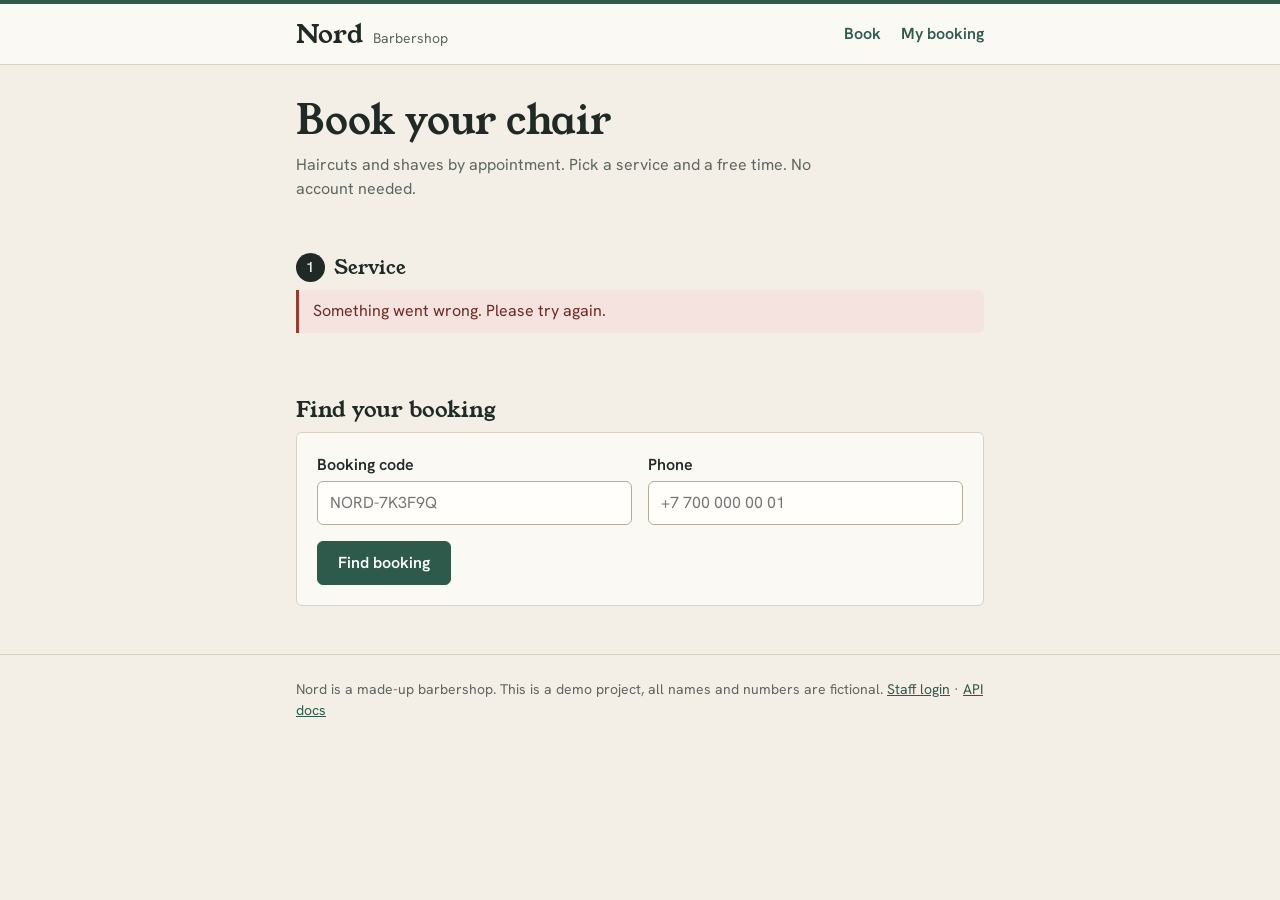
==== static/index.html @ 30503116 "add client booking page" ====
<!doctype html>
<html lang="en">
<head>
  <meta charset="utf-8">
  <meta name="viewport" content="width=device-width, initial-scale=1">
  <title>Nord Barbershop - Book online</title>
  <meta name="description" content="Book a haircut or a shave at Nord barbershop. Pick a service and a free time, no account needed.">
  <link rel="icon" href="/static/favicon.svg" type="image/svg+xml">
  <link rel="stylesheet" href="/static/css/style.css">
  <script type="module" src="/static/js/booking.js"></script>
</head>
<body>
  <header class="site-header">
    <div class="wrap bar">
      <a class="brand" href="/">Nord <small>Barbershop</small></a>
      <nav>
        <a href="#book">Book</a>
        <a href="#manage">My booking</a>
      </nav>
    </div>
  </header>

  <main class="wrap">
    <section class="intro">
      <h1>Book your chair</h1>
      <p>Haircuts and shaves by appointment. Pick a service and a free time. No account needed.</p>
      <p class="today-line" id="today-line"></p>
    </section>

    <section id="book" aria-label="Booking">
      <form id="booking-form" novalidate>
        <section class="step">
          <h2 class="step-title"><span class="num">1</span> Service</h2>
          <div class="choice-list" id="service-list" role="radiogroup" aria-label="Service">
            <p class="muted">Loading services...</p>
          </div>
        </section>

        <section class="step" id="step-date" hidden>
          <h2 class="step-title"><span class="num">2</span> Date and time</h2>
          <div class="calendar" id="calendar" role="radiogroup" aria-label="Date"></div>
          <p class="times-note" id="times-note" role="status"></p>
          <p class="error" id="times-error" role="alert" hidden></p>
          <div class="time-list" id="time-list" role="radiogroup" aria-label="Time"></div>
        </section>

        <section class="step" id="step-details" hidden>
          <h2 class="step-title"><span class="num">3</span> Your details</h2>
          <div class="field-row">
            <div class="field">
              <label for="name">Name</label>
              <input id="name" type="text" autocomplete="name" maxlength="60" required>
            </div>
            <div class="field">
              <label for="phone">Phone</label>
              <input id="phone" type="tel" autocomplete="tel" placeholder="+7 700 000 00 01" required>
            </div>
          </div>
          <p class="hint">Use the phone number with country code. You need it later to find or cancel your booking.</p>
          <p class="summary" id="summary"></p>
          <p class="error" id="form-error" role="alert" hidden></p>
          <button class="btn" type="submit" id="submit-button">Book this time</button>
        </section>
      </form>

      <div class="card confirmation" id="confirmation" hidden>
        <h2 id="confirmation-title" tabindex="-1">You are booked</h2>
        <p class="muted">Your booking code</p>
        <p class="code" id="confirmation-code"></p>
        <dl class="details" id="confirmation-details"></dl>
        <p class="hint">Save this code. You need it and your phone number to see or cancel the booking.</p>
        <div class="btn-row">
          <button class="btn" type="button" id="manage-button">View or cancel</button>
          <button class="btn btn-quiet" type="button" id="again-button">Book another time</button>
        </div>
      </div>
    </section>

    <section class="manage" id="manage" aria-label="Find your booking">
      <h2>Find your booking</h2>
      <div class="card">
        <form id="lookup-form" novalidate>
          <div class="field-row">
            <div class="field">
              <label for="lookup-code">Booking code</label>
              <input id="lookup-code" type="text" autocomplete="off" placeholder="NORD-7K3F9Q" maxlength="16" required>
            </div>
            <div class="field">
              <label for="lookup-phone">Phone</label>
              <input id="lookup-phone" type="tel" autocomplete="tel" placeholder="+7 700 000 00 01" required>
            </div>
          </div>
          <p class="error" id="lookup-error" role="alert" hidden></p>
          <button class="btn" type="submit">Find booking</button>
        </form>
        <div id="found" hidden></div>
      </div>
    </section>
  </main>

  <footer class="site-footer">
    <div class="wrap">
      Nord is a made-up barbershop. This is a demo project, all names and numbers are fictional.
      <a href="/admin">Staff login</a> &middot; <a href="/docs">API docs</a>
    </div>
  </footer>
</body>
</html>
---- static/css/style.css ----
@font-face {
  font-family: "Young Serif";
  src: url("/static/fonts/young-serif-400.woff2") format("woff2");
  font-weight: 400;
  font-display: swap;
}
@font-face {
  font-family: "Hanken Grotesk";
  src: url("/static/fonts/hanken-grotesk-400.woff2") format("woff2");
  font-weight: 400;
  font-display: swap;
}
@font-face {
  font-family: "Hanken Grotesk";
  src: url("/static/fonts/hanken-grotesk-600.woff2") format("woff2");
  font-weight: 600;
  font-display: swap;
}

:root {
  --paper: #f3efe6;
  --card: #fbf9f4;
  --field: #fffefb;
  --ink: #1f2a26;
  --muted: #5d6761;
  --line: #d9d2c3;
  --line-strong: #b5ad9b;
  --pine: #2e5a4b;
  --pine-dark: #234638;
  --pine-tint: #e1ece5;
  --brick: #9a3a2d;
  --brick-tint: #f4e3df;
  --radius: 6px;
  --font-body: "Hanken Grotesk", system-ui, -apple-system, "Segoe UI", sans-serif;
  --font-head: "Young Serif", Georgia, serif;
}

*,
*::before,
*::after {
  box-sizing: border-box;
}

[hidden] {
  display: none !important;
}

body {
  margin: 0;
  background: var(--paper);
  color: var(--ink);
  font: 400 1rem/1.5 var(--font-body);
  -webkit-text-size-adjust: 100%;
}

h1,
h2,
h3 {
  margin: 0 0 0.5rem;
  font-family: var(--font-head);
  font-weight: 400;
  line-height: 1.2;
}
h1 { font-size: clamp(1.8rem, 5vw, 2.5rem); }
h2 { font-size: 1.4rem; }
h3 { font-size: 1.1rem; }
p { margin: 0 0 0.75rem; }
a { color: var(--pine); }

:focus-visible {
  outline: 2px solid var(--pine);
  outline-offset: 2px;
}

.wrap {
  width: 100%;
  max-width: 720px;
  margin: 0 auto;
  padding: 0 16px;
}
.wrap-wide { max-width: 1040px; }
.wrap-narrow { max-width: 420px; }

.muted { color: var(--muted); }
.hint { margin: 0.25rem 0 0; font-size: 0.875rem; color: var(--muted); }

/* header and footer */
.site-header {
  background: var(--card);
  border-top: 4px solid var(--pine);
  border-bottom: 1px solid var(--line);
}
.bar {
  display: flex;
  align-items: center;
  justify-content: space-between;
  gap: 1rem;
  min-height: 60px;
}
.brand {
  display: flex;
  align-items: baseline;
  gap: 0.6rem;
  color: var(--ink);
  font-family: var(--font-head);
  font-size: 1.6rem;
  text-decoration: none;
}
.brand small {
  font: 400 0.875rem var(--font-body);
  color: var(--muted);
}
.bar nav {
  display: flex;
  align-items: center;
  gap: 1.25rem;
}
.bar nav a { font-weight: 600; text-decoration: none; }
.bar nav a:hover { text-decoration: underline; }

.site-footer {
  margin-top: 3rem;
  padding: 1.5rem 0 2rem;
  border-top: 1px solid var(--line);
  color: var(--muted);
  font-size: 0.875rem;
}

main { padding-bottom: 1rem; }
.intro { padding: 2rem 0 0.5rem; }
.intro p { max-width: 34rem; color: var(--muted); }
.today-line { font-weight: 600; color: var(--ink) !important; }

/* booking steps */
.step { margin-top: 2rem; }
.step-title {
  display: flex;
  align-items: center;
  gap: 0.6rem;
  font-size: 1.2rem;
}
.num {
  display: grid;
  place-items: center;
  width: 1.8rem;
  height: 1.8rem;
  border-radius: 50%;
  background: var(--ink);
  color: var(--paper);
  font: 600 0.9rem var(--font-body);
}

/* radio buttons that look like cards, chips and calendar days */
.choice-list { display: grid; gap: 0.5rem; }
.choice,
.day,
.chip {
  position: relative;
  display: block;
  cursor: pointer;
}
.choice input,
.day input,
.chip input {
  position: absolute;
  inset: 0;
  width: 100%;
  height: 100%;
  margin: 0;
  opacity: 0;
  cursor: pointer;
}
.choice-body,
.day-body,
.chip-body {
  display: block;
  background: var(--card);
  border: 1px solid var(--line);
  border-radius: var(--radius);
}
.choice:hover .choice-body,
.day:hover input:not(:disabled) + .day-body,
.chip:hover .chip-body {
  border-color: var(--line-strong);
}
.choice input:checked + .choice-body,
.day input:checked + .day-body,
.chip input:checked + .chip-body {
  background: var(--pine-tint);
  border-color: var(--pine);
  box-shadow: inset 0 0 0 1px var(--pine);
}
.choice input:focus-visible + .choice-body,
.day input:focus-visible + .day-body,
.chip input:focus-visible + .chip-body {
  outline: 2px solid var(--pine);
  outline-offset: 2px;
}

.choice-body {
  display: grid;
  grid-template-columns: 1fr auto;
  gap: 0 1rem;
  padding: 0.75rem 1rem;
}
.choice-name { font-weight: 600; }
.choice-price { grid-row: span 2; align-self: center; font-weight: 600; }
.choice-meta { color: var(--muted); font-size: 0.9rem; }

.calendar {
  display: grid;
  grid-template-columns: repeat(7, 1fr);
  gap: 4px;
  max-width: 440px;
}
.cal-head {
  padding: 0.25rem 0;
  color: var(--muted);
  font-size: 0.8rem;
  text-align: center;
}
.day-body {
  display: flex;
  flex-direction: column;
  align-items: center;
  justify-content: center;
  min-height: 46px;
}
.day-body small { color: var(--muted); font-size: 0.65rem; line-height: 1; }
.day input:disabled + .day-body {
  background: transparent;
  border-color: transparent;
  color: #9ea39d;
}
.day input:disabled { cursor: default; }
.day-today .day-body { border-color: var(--ink); }

.times-note { margin: 1rem 0 0.5rem; color: var(--muted); }
.time-list {
  display: grid;
  grid-template-columns: repeat(auto-fill, minmax(76px, 1fr));
  gap: 0.5rem;
}
.chip-body {
  padding: 0.6rem 0;
  text-align: center;
  font-weight: 600;
}

/* forms and buttons */
.field { margin-bottom: 1rem; }
.field label { display: block; margin-bottom: 0.25rem; font-weight: 600; }
.field-row { display: grid; gap: 1rem; }

input[type="text"],
input[type="tel"],
input[type="password"],
input[type="number"],
input[type="date"],
input[type="time"],
select {
  width: 100%;
  min-height: 44px;
  padding: 0.5rem 0.75rem;
  background: var(--field);
  border: 1px solid var(--line-strong);
  border-radius: var(--radius);
  color: inherit;
  font: inherit;
}
input[type="checkbox"] { width: 1.15rem; height: 1.15rem; accent-color: var(--pine); }

.btn {
  display: inline-flex;
  align-items: center;
  justify-content: center;
  min-height: 44px;
  padding: 0.5rem 1.25rem;
  background: var(--pine);
  border: 1px solid var(--pine);
  border-radius: var(--radius);
  color: #fff;
  font: 600 1rem var(--font-body);
  text-decoration: none;
  cursor: pointer;
}
.btn:hover { background: var(--pine-dark); border-color: var(--pine-dark); }
.btn:disabled { opacity: 0.5; cursor: default; }
.btn-quiet { background: transparent; color: var(--pine); }
.btn-quiet:hover { background: var(--pine-tint); border-color: var(--pine); }
.btn-danger { background: transparent; border-color: var(--brick); color: var(--brick); }
.btn-danger:hover { background: var(--brick-tint); border-color: var(--brick); }
.btn-small { min-height: 36px; padding: 0.25rem 0.75rem; font-size: 0.9rem; }
.btn-row { display: flex; flex-wrap: wrap; gap: 0.5rem; }

.summary {
  margin: 0 0 1rem;
  padding: 0.75rem 1rem;
  background: var(--pine-tint);
  border-radius: var(--radius);
  font-weight: 600;
}
.error {
  margin: 0 0 1rem;
  padding: 0.6rem 0.9rem;
  background: var(--brick-tint);
  border-left: 3px solid var(--brick);
  border-radius: 0 var(--radius) var(--radius) 0;
  color: #6f2a20;
}
.success {
  margin: 0 0 1rem;
  padding: 0.6rem 0.9rem;
  background: var(--pine-tint);
  border-left: 3px solid var(--pine);
  border-radius: 0 var(--radius) var(--radius) 0;
}

/* cards and details */
.card {
  padding: 1.25rem;
  background: var(--card);
  border: 1px solid var(--line);
  border-radius: var(--radius);
}
.manage { margin-top: 3rem; }
.rule { margin: 1.25rem 0; border: 0; border-top: 1px solid var(--line); }

.confirmation { margin-top: 2rem; }
.code {
  margin: 0.25rem 0 1rem;
  font: 600 clamp(1.6rem, 7vw, 2.2rem) var(--font-body);
  letter-spacing: 0.06em;
}
.details {
  display: grid;
  grid-template-columns: max-content 1fr;
  gap: 0.35rem 1.25rem;
  margin: 0 0 1rem;
}
.confirmation .hint { margin-bottom: 1rem; }
.details dt { color: var(--muted); }
.details dd { margin: 0; font-weight: 600; }

.badge {
  display: inline-block;
  padding: 0.1rem 0.5rem;
  border-radius: 4px;
  background: var(--line);
  font-size: 0.8rem;
  font-weight: 600;
}
.badge-active { background: var(--pine-tint); color: var(--pine-dark); }
.badge-cancelled { background: var(--brick-tint); color: #6f2a20; }

/* admin */
.admin-main { padding-top: 1.5rem; }
.tabs {
  display: flex;
  gap: 0.25rem;
  margin-bottom: 1.5rem;
  border-bottom: 1px solid var(--line);
}
.tab {
  min-height: 44px;
  padding: 0.5rem 1rem;
  background: none;
  border: 0;
  border-bottom: 3px solid transparent;
  color: var(--muted);
  font: 600 1rem var(--font-body);
  cursor: pointer;
}
.tab[aria-selected="true"] { border-bottom-color: var(--pine); color: var(--ink); }

.toolbar {
  display: flex;
  flex-wrap: wrap;
  align-items: center;
  gap: 0.75rem 1rem;
  margin-bottom: 1rem;
}
.toolbar input[type="date"] { width: auto; }
.segmented { display: inline-flex; }
.segmented label { position: relative; cursor: pointer; }
.segmented input { position: absolute; inset: 0; margin: 0; opacity: 0; cursor: pointer; }
.segmented span {
  display: block;
  min-height: 44px;
  padding: 0.6rem 1rem;
  background: var(--card);
  border: 1px solid var(--line-strong);
  margin-left: -1px;
  font-weight: 600;
}
.segmented label:first-child span { margin-left: 0; border-radius: var(--radius) 0 0 var(--radius); }
.segmented label:last-child span { border-radius: 0 var(--radius) var(--radius) 0; }
.segmented input:checked + span { background: var(--pine); border-color: var(--pine); color: #fff; }
.segmented input:focus-visible + span { outline: 2px solid var(--pine); outline-offset: 2px; }

.day-summary { margin: 0 0 1rem; color: var(--muted); }
.empty { padding: 2rem 1rem; text-align: center; color: var(--muted); background: var(--card); border: 1px dashed var(--line-strong); border-radius: var(--radius); }

.table {
  width: 100%;
  border-collapse: collapse;
  background: var(--card);
  border: 1px solid var(--line);
  font-variant-numeric: tabular-nums;
}
.table th {
  padding: 0.6rem 0.75rem;
  background: var(--paper);
  border-bottom: 1px solid var(--line);
  color: var(--muted);
  font-size: 0.85rem;
  font-weight: 600;
  text-align: left;
}
.table td {
  padding: 0.6rem 0.75rem;
  border-bottom: 1px solid var(--line);
  vertical-align: middle;
}
.table tr:last-child td { border-bottom: 0; }
.table .num-col { text-align: right; }
.table input[type="text"],
.table input[type="number"],
.table select { min-height: 38px; padding: 0.3rem 0.5rem; }
.table .btn-danger { border-color: var(--line-strong); }
.row-hidden td { color: var(--muted); }
.cell-actions { white-space: nowrap; }
.cell-actions .btn + .btn { margin-left: 0.4rem; }
.phone { display: block; color: var(--muted); font-size: 0.9rem; }

.add-service { margin-top: 2rem; }
.add-service .field-row { grid-template-columns: 2fr 1fr 1fr; align-items: end; margin-top: 0.75rem; }
.add-service .field { margin-bottom: 0; }
.add-service .field-row { margin-bottom: 1.25rem; }

.hours-row {
  display: grid;
  grid-template-columns: 7rem 6rem 1fr;
  align-items: center;
  gap: 0.75rem;
  padding: 0.6rem 0;
  border-bottom: 1px solid var(--line);
}
.hours-row label.open-box { display: flex; align-items: center; gap: 0.5rem; }
.hours-times { display: flex; align-items: center; gap: 0.75rem; }
.hours-row input[type="time"] { width: 9rem; }
input:disabled { background: transparent; color: var(--muted); }
.hours-day { font-weight: 600; }

@media (min-width: 640px) {
  .field-row { grid-template-columns: 1fr 1fr; }
}

@media (max-width: 700px) {
  .table thead { display: none; }
  .table,
  .table tbody,
  .table tr,
  .table td { display: block; }
  .table { background: none; border: 0; }
  .table tr {
    margin-bottom: 0.75rem;
    padding: 0.4rem 0.9rem;
    background: var(--card);
    border: 1px solid var(--line);
    border-radius: var(--radius);
  }
  .table td {
    display: flex;
    justify-content: space-between;
    align-items: center;
    gap: 1rem;
    padding: 0.35rem 0;
    border: 0;
    text-align: right;
  }
  .table td::before { content: attr(data-label); color: var(--muted); text-align: left; }
  .table td.cell-actions { justify-content: flex-end; }
  .table td.cell-actions::before { content: none; }
  .table .num-col { text-align: right; }
  .phone { text-align: right; }
  .add-service .field-row { grid-template-columns: 1fr; }
  .add-service .field { margin-bottom: 0.75rem; }
  .add-service .field-row { margin-bottom: 0.5rem; }
  .hours-row { grid-template-columns: 1fr auto; }
  .hours-row .hours-times { grid-column: 1 / -1; }
  .hours-row input[type="time"] { width: 100%; }
  .tab { padding: 0.5rem 0.75rem; }
}
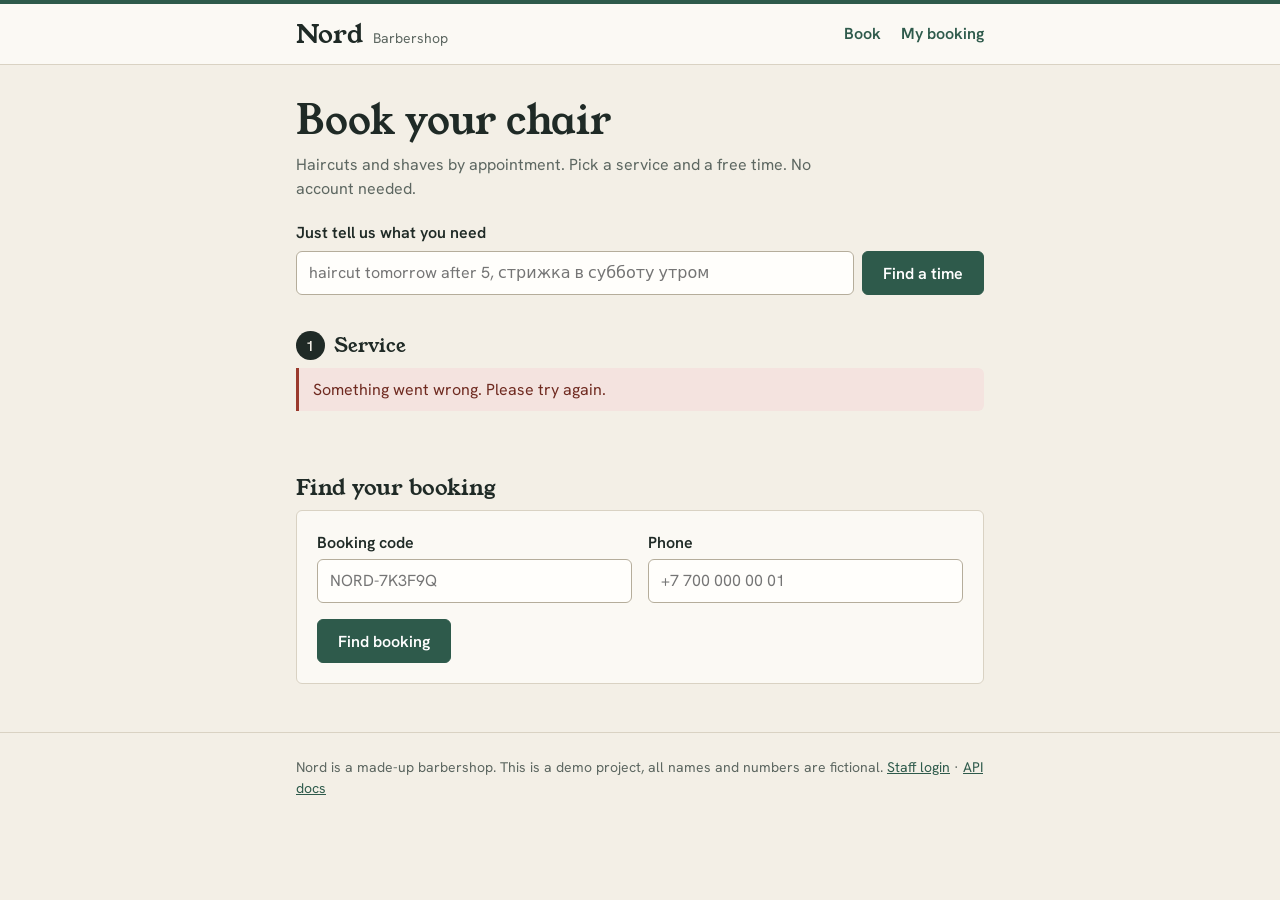
==== commit 6063448e: "add booking assistant that understands free-text requests" ====
--- a/static/index.html
+++ b/static/index.html
@@ -28,6 +28,17 @@
     </section>
 
     <section id="book" aria-label="Booking">
+      <form class="assistant" id="assistant-form" novalidate>
+        <label for="assistant-text">Just tell us what you need</label>
+        <div class="assistant-row">
+          <input id="assistant-text" type="text" maxlength="300" autocomplete="off"
+            placeholder="haircut tomorrow after 5, стрижка в субботу утром">
+          <button class="btn" type="submit" id="assistant-button">Find a time</button>
+        </div>
+        <p class="hint" id="assistant-note" role="status"></p>
+        <div class="time-list" id="assistant-list"></div>
+      </form>
+
       <form id="booking-form" novalidate>
         <section class="step">
           <h2 class="step-title"><span class="num">1</span> Service</h2>
--- a/static/css/style.css
+++ b/static/css/style.css
@@ -492,3 +492,11 @@
   .hours-row input[type="time"] { width: 100%; }
   .tab { padding: 0.5rem 0.75rem; }
 }
+
+/* booking assistant */
+.assistant { margin: 0 0 2rem; }
+.assistant label { display: block; font-weight: 600; margin-bottom: .4rem; }
+.assistant-row { display: flex; gap: .5rem; }
+.assistant-row input { flex: 1; min-width: 0; }
+.chip-button { cursor: pointer; font: inherit; background: none; border: 0; padding: 0; color: inherit; }
+@media (max-width: 560px) { .assistant-row { flex-direction: column; } }
